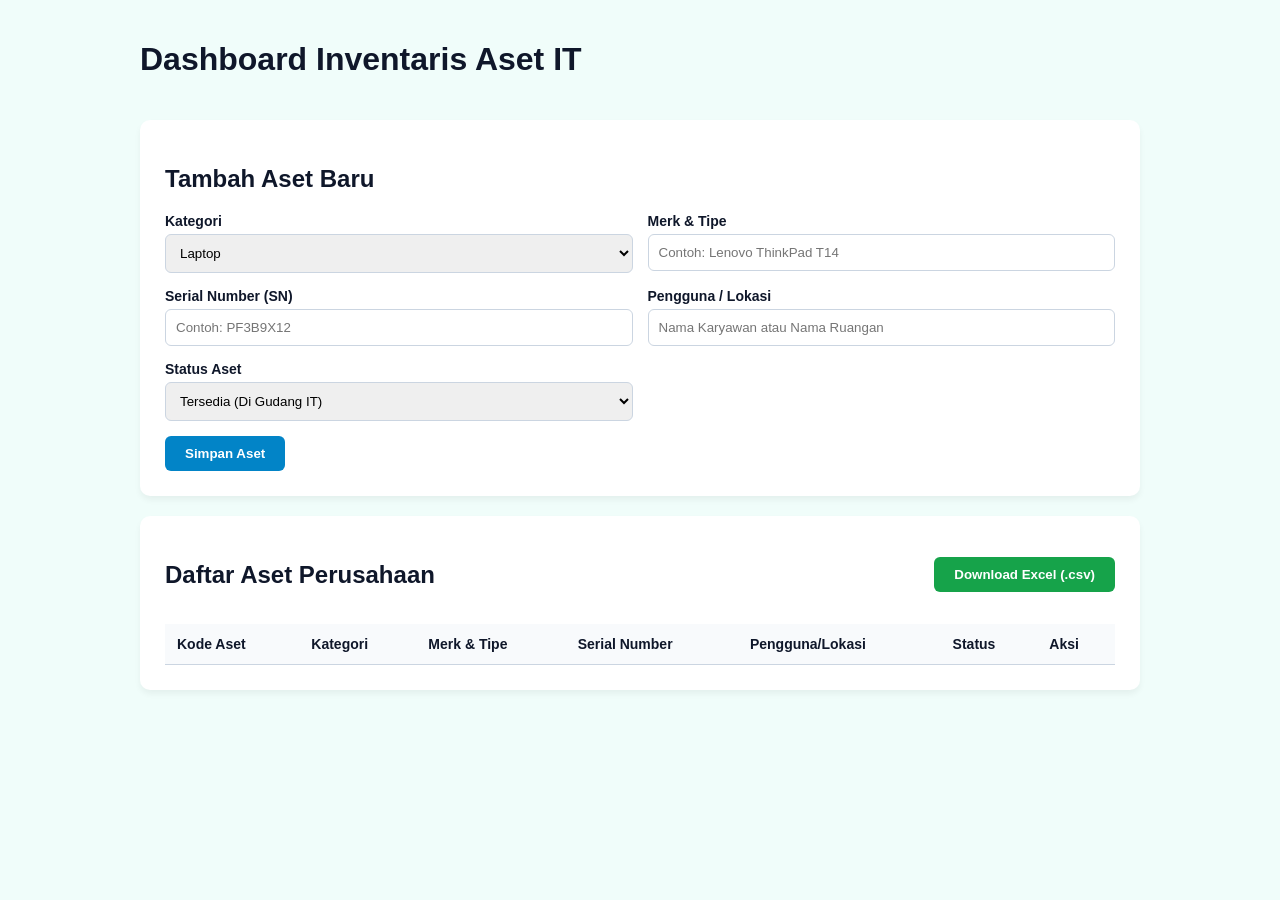
==== aset.html @ 8c92605d "Add files via upload" ====
<!DOCTYPE html>
<html lang="id">
<head>
    <meta charset="UTF-8">
    <meta name="viewport" content="width=device-width, initial-scale=1.0">
    <title>Sistem Manajemen Aset IT</title>
    <style>
        :root { --primary: #0284c7; --bg: #f0fdfa; --text: #0f172a; --card-bg: #ffffff; --border: #cbd5e1; }
        body { font-family: 'Segoe UI', Tahoma, Geneva, Verdana, sans-serif; background-color: var(--bg); color: var(--text); padding: 20px; display: flex; flex-direction: column; align-items: center; margin: 0; }
        .container { width: 100%; max-width: 1000px; }
        .header { display: flex; justify-content: space-between; align-items: center; margin-bottom: 20px; }
        .card { background-color: var(--card-bg); padding: 25px; border-radius: 10px; box-shadow: 0 4px 6px rgba(0,0,0,0.05); margin-bottom: 20px; }
        .form-grid { display: grid; grid-template-columns: 1fr 1fr; gap: 15px; }
        .form-group { display: flex; flex-direction: column; }
        label { margin-bottom: 5px; font-weight: 600; font-size: 14px; }
        input, select { padding: 10px; border: 1px solid var(--border); border-radius: 6px; box-sizing: border-box; }
        .btn-group { margin-top: 15px; display: flex; gap: 10px; }
        button { background-color: var(--primary); color: white; border: none; padding: 10px 20px; border-radius: 6px; cursor: pointer; font-weight: bold; transition: 0.3s; }
        button:hover { opacity: 0.9; }
        .btn-excel { background-color: #16a34a; }
        .btn-danger { background-color: #ef4444; padding: 6px 12px; font-size: 12px; }
        table { width: 100%; border-collapse: collapse; margin-top: 15px; background: white; font-size: 14px; }
        th, td { text-align: left; padding: 12px; border-bottom: 1px solid var(--border); }
        th { background-color: #f8fafc; font-weight: 600; }
        .badge { padding: 4px 8px; border-radius: 12px; font-size: 12px; color: white; font-weight: bold; }
        .status-tersedia { background-color: #10b981; }
        .status-digunakan { background-color: #3b82f6; }
        .status-rusak { background-color: #ef4444; }
    </style>
</head>
<body>

<div class="container">
    <div class="header">
        <h1>Dashboard Inventaris Aset IT</h1>
    </div>

    <!-- Form Input Aset -->
    <div class="card">
        <h2>Tambah Aset Baru</h2>
        <form id="assetForm">
            <div class="form-grid">
                <div class="form-group">
                    <label for="kategori">Kategori</label>
                    <select id="kategori">
                        <option value="Laptop">Laptop</option>
                        <option value="PC Desktop">PC Desktop</option>
                        <option value="Monitor">Monitor</option>
                        <option value="Printer">Printer</option>
                        <option value="Jaringan">Perangkat Jaringan (Router/Switch)</option>
                    </select>
                </div>
                <div class="form-group">
                    <label for="merk">Merk & Tipe</label>
                    <input type="text" id="merk" placeholder="Contoh: Lenovo ThinkPad T14" required>
                </div>
                <div class="form-group">
                    <label for="serial">Serial Number (SN)</label>
                    <input type="text" id="serial" placeholder="Contoh: PF3B9X12" required>
                </div>
                <div class="form-group">
                    <label for="pengguna">Pengguna / Lokasi</label>
                    <input type="text" id="pengguna" placeholder="Nama Karyawan atau Nama Ruangan" required>
                </div>
                <div class="form-group">
                    <label for="status">Status Aset</label>
                    <select id="status">
                        <option value="Tersedia">Tersedia (Di Gudang IT)</option>
                        <option value="Digunakan">Sedang Digunakan</option>
                        <option value="Rusak">Rusak / Sedang Servis</option>
                    </select>
                </div>
            </div>
            <div class="btn-group">
                <button type="submit">Simpan Aset</button>
            </div>
        </form>
    </div>

    <!-- Daftar Aset -->
    <div class="card">
        <div style="display: flex; justify-content: space-between; align-items: center;">
            <h2>Daftar Aset Perusahaan</h2>
            <button class="btn-excel" onclick="exportToExcel()">Download Excel (.csv)</button>
        </div>
        <table>
            <thead>
                <tr>
                    <th>Kode Aset</th>
                    <th>Kategori</th>
                    <th>Merk & Tipe</th>
                    <th>Serial Number</th>
                    <th>Pengguna/Lokasi</th>
                    <th>Status</th>
                    <th>Aksi</th>
                </tr>
            </thead>
            <tbody id="assetList"></tbody>
        </table>
    </div>
</div>

<script>
    // Fitur canggih: Mengambil data dari penyimpanan browser (Local Storage)
    let assets = JSON.parse(localStorage.getItem('it_assets')) || [];

    // Fungsi menyimpan ke Local Storage
    function saveToLocalStorage() {
        localStorage.setItem('it_assets', JSON.stringify(assets));
    }

    // Fungsi Tambah Aset
    document.getElementById('assetForm').addEventListener('submit', function(e) {
        e.preventDefault();
        
        const newAsset = {
            id: `AST-${Date.now().toString().slice(-5)}`, // Bikin kode aset otomatis
            kategori: document.getElementById('kategori').value,
            merk: document.getElementById('merk').value,
            serial: document.getElementById('serial').value,
            pengguna: document.getElementById('pengguna').value,
            status: document.getElementById('status').value
        };

        assets.unshift(newAsset); // Tambah ke urutan atas
        saveToLocalStorage();     // Simpan ke memory browser
        renderTable();            // Tampilkan di tabel
        this.reset();             // Kosongkan form
    });

    // Fungsi Hapus Aset
    window.hapusAset = function(index) {
        if(confirm('Apakah Anda yakin ingin menghapus data aset ini?')) {
            assets.splice(index, 1);
            saveToLocalStorage();
            renderTable();
        }
    };

    // Fungsi Menampilkan Data ke Tabel
    function renderTable() {
        const list = document.getElementById('assetList');
        list.innerHTML = assets.map((a, index) => {
            const statusClass = `status-${a.status.split(' ')[0].toLowerCase()}`; // Ambil kata pertama untuk class warna
            return `
                <tr>
                    <td><strong>${a.id}</strong></td>
                    <td>${a.kategori}</td>
                    <td>${a.merk}</td>
                    <td>${a.serial}</td>
                    <td>${a.pengguna}</td>
                    <td><span class="badge ${statusClass}">${a.status}</span></td>
                    <td><button class="btn-danger" onclick="hapusAset(${index})">Hapus</button></td>
                </tr>
            `;
        }).join('');
    }

    // Fungsi Export ke Excel
    window.exportToExcel = function() {
        if (assets.length === 0) {
            alert("Belum ada data aset untuk diexport!");
            return;
        }

        let csvContent = "Kode Aset,Kategori,Merk & Tipe,Serial Number,Pengguna/Lokasi,Status\n";
        
        assets.forEach(a => {
            // Menghindari error jika ada tanda koma pada input teks
            let merk = `"${a.merk}"`;
            let pengguna = `"${a.pengguna}"`;
            csvContent += `${a.id},${a.kategori},${merk},${a.serial},${pengguna},${a.status}\n`;
        });

        const blob = new Blob([csvContent], { type: 'text/csv;charset=utf-8;' });
        const url = URL.createObjectURL(blob);
        const link = document.createElement("a");
        link.setAttribute("href", url);
        link.setAttribute("download", "laporan_aset_it.csv");
        document.body.appendChild(link);
        link.click();
        document.body.removeChild(link);
    };

    // Tampilkan data saat halaman pertama kali dibuka
    renderTable();
</script>

</body>
</html>
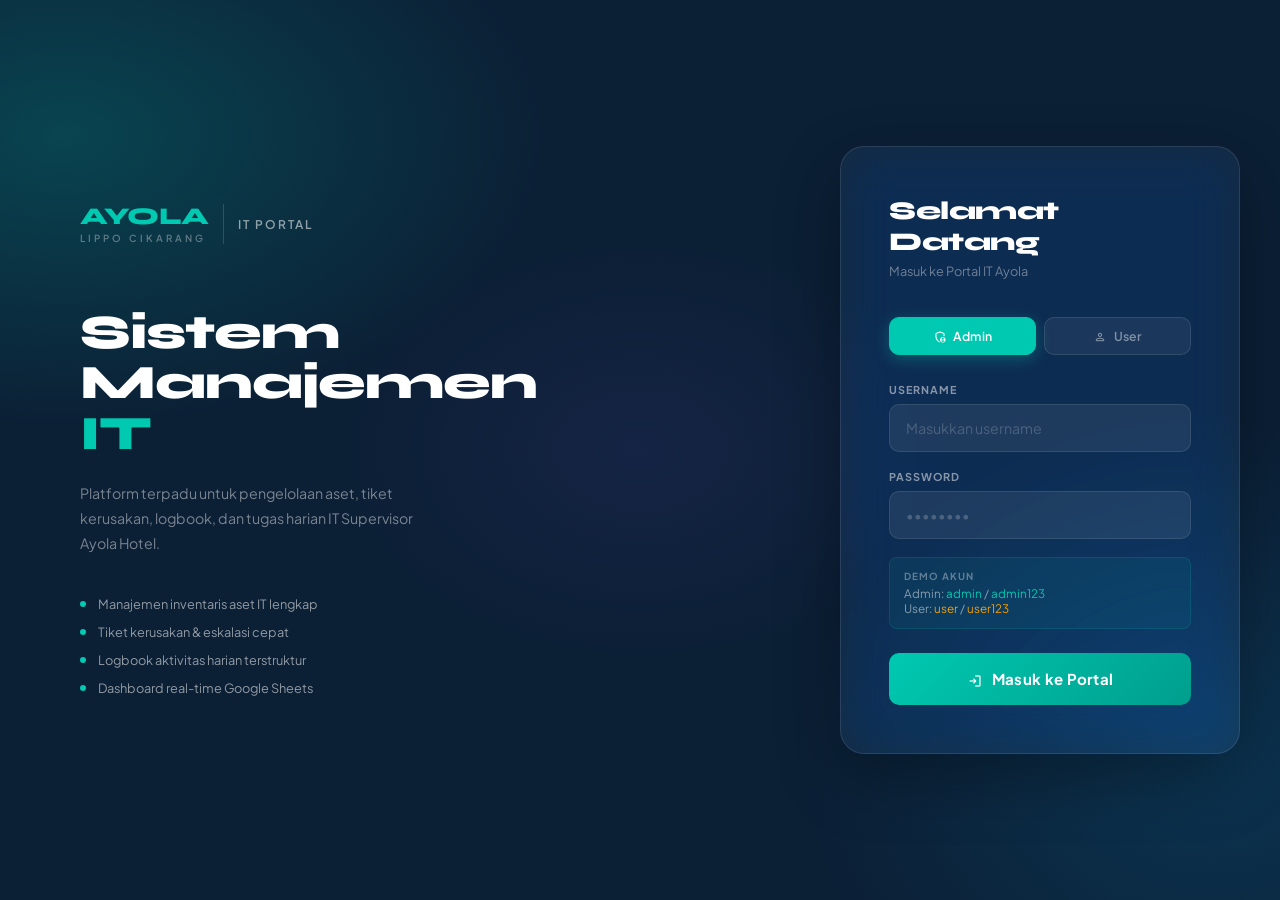
==== commit fd4917f2: "Add files via upload" ====
--- a/aset.html
+++ b/aset.html
@@ -1,190 +1,383 @@
-<!DOCTYPE html>
-<html lang="id">
-<head>
-    <meta charset="UTF-8">
-    <meta name="viewport" content="width=device-width, initial-scale=1.0">
-    <title>Sistem Manajemen Aset IT</title>
-    <style>
-        :root { --primary: #0284c7; --bg: #f0fdfa; --text: #0f172a; --card-bg: #ffffff; --border: #cbd5e1; }
-        body { font-family: 'Segoe UI', Tahoma, Geneva, Verdana, sans-serif; background-color: var(--bg); color: var(--text); padding: 20px; display: flex; flex-direction: column; align-items: center; margin: 0; }
-        .container { width: 100%; max-width: 1000px; }
-        .header { display: flex; justify-content: space-between; align-items: center; margin-bottom: 20px; }
-        .card { background-color: var(--card-bg); padding: 25px; border-radius: 10px; box-shadow: 0 4px 6px rgba(0,0,0,0.05); margin-bottom: 20px; }
-        .form-grid { display: grid; grid-template-columns: 1fr 1fr; gap: 15px; }
-        .form-group { display: flex; flex-direction: column; }
-        label { margin-bottom: 5px; font-weight: 600; font-size: 14px; }
-        input, select { padding: 10px; border: 1px solid var(--border); border-radius: 6px; box-sizing: border-box; }
-        .btn-group { margin-top: 15px; display: flex; gap: 10px; }
-        button { background-color: var(--primary); color: white; border: none; padding: 10px 20px; border-radius: 6px; cursor: pointer; font-weight: bold; transition: 0.3s; }
-        button:hover { opacity: 0.9; }
-        .btn-excel { background-color: #16a34a; }
-        .btn-danger { background-color: #ef4444; padding: 6px 12px; font-size: 12px; }
-        table { width: 100%; border-collapse: collapse; margin-top: 15px; background: white; font-size: 14px; }
-        th, td { text-align: left; padding: 12px; border-bottom: 1px solid var(--border); }
-        th { background-color: #f8fafc; font-weight: 600; }
-        .badge { padding: 4px 8px; border-radius: 12px; font-size: 12px; color: white; font-weight: bold; }
-        .status-tersedia { background-color: #10b981; }
-        .status-digunakan { background-color: #3b82f6; }
-        .status-rusak { background-color: #ef4444; }
-    </style>
-</head>
-<body>
-
-<div class="container">
-    <div class="header">
-        <h1>Dashboard Inventaris Aset IT</h1>
-    </div>
-
-    <!-- Form Input Aset -->
-    <div class="card">
-        <h2>Tambah Aset Baru</h2>
-        <form id="assetForm">
-            <div class="form-grid">
-                <div class="form-group">
-                    <label for="kategori">Kategori</label>
-                    <select id="kategori">
-                        <option value="Laptop">Laptop</option>
-                        <option value="PC Desktop">PC Desktop</option>
-                        <option value="Monitor">Monitor</option>
-                        <option value="Printer">Printer</option>
-                        <option value="Jaringan">Perangkat Jaringan (Router/Switch)</option>
-                    </select>
-                </div>
-                <div class="form-group">
-                    <label for="merk">Merk & Tipe</label>
-                    <input type="text" id="merk" placeholder="Contoh: Lenovo ThinkPad T14" required>
-                </div>
-                <div class="form-group">
-                    <label for="serial">Serial Number (SN)</label>
-                    <input type="text" id="serial" placeholder="Contoh: PF3B9X12" required>
-                </div>
-                <div class="form-group">
-                    <label for="pengguna">Pengguna / Lokasi</label>
-                    <input type="text" id="pengguna" placeholder="Nama Karyawan atau Nama Ruangan" required>
-                </div>
-                <div class="form-group">
-                    <label for="status">Status Aset</label>
-                    <select id="status">
-                        <option value="Tersedia">Tersedia (Di Gudang IT)</option>
-                        <option value="Digunakan">Sedang Digunakan</option>
-                        <option value="Rusak">Rusak / Sedang Servis</option>
-                    </select>
-                </div>
-            </div>
-            <div class="btn-group">
-                <button type="submit">Simpan Aset</button>
-            </div>
-        </form>
-    </div>
-
-    <!-- Daftar Aset -->
-    <div class="card">
-        <div style="display: flex; justify-content: space-between; align-items: center;">
-            <h2>Daftar Aset Perusahaan</h2>
-            <button class="btn-excel" onclick="exportToExcel()">Download Excel (.csv)</button>
-        </div>
-        <table>
-            <thead>
-                <tr>
-                    <th>Kode Aset</th>
-                    <th>Kategori</th>
-                    <th>Merk & Tipe</th>
-                    <th>Serial Number</th>
-                    <th>Pengguna/Lokasi</th>
-                    <th>Status</th>
-                    <th>Aksi</th>
-                </tr>
-            </thead>
-            <tbody id="assetList"></tbody>
-        </table>
-    </div>
-</div>
-
-<script>
-    // Fitur canggih: Mengambil data dari penyimpanan browser (Local Storage)
-    let assets = JSON.parse(localStorage.getItem('it_assets')) || [];
-
-    // Fungsi menyimpan ke Local Storage
-    function saveToLocalStorage() {
-        localStorage.setItem('it_assets', JSON.stringify(assets));
-    }
-
-    // Fungsi Tambah Aset
-    document.getElementById('assetForm').addEventListener('submit', function(e) {
-        e.preventDefault();
-        
-        const newAsset = {
-            id: `AST-${Date.now().toString().slice(-5)}`, // Bikin kode aset otomatis
-            kategori: document.getElementById('kategori').value,
-            merk: document.getElementById('merk').value,
-            serial: document.getElementById('serial').value,
-            pengguna: document.getElementById('pengguna').value,
-            status: document.getElementById('status').value
-        };
-
-        assets.unshift(newAsset); // Tambah ke urutan atas
-        saveToLocalStorage();     // Simpan ke memory browser
-        renderTable();            // Tampilkan di tabel
-        this.reset();             // Kosongkan form
-    });
-
-    // Fungsi Hapus Aset
-    window.hapusAset = function(index) {
-        if(confirm('Apakah Anda yakin ingin menghapus data aset ini?')) {
-            assets.splice(index, 1);
-            saveToLocalStorage();
-            renderTable();
-        }
-    };
-
-    // Fungsi Menampilkan Data ke Tabel
-    function renderTable() {
-        const list = document.getElementById('assetList');
-        list.innerHTML = assets.map((a, index) => {
-            const statusClass = `status-${a.status.split(' ')[0].toLowerCase()}`; // Ambil kata pertama untuk class warna
-            return `
-                <tr>
-                    <td><strong>${a.id}</strong></td>
-                    <td>${a.kategori}</td>
-                    <td>${a.merk}</td>
-                    <td>${a.serial}</td>
-                    <td>${a.pengguna}</td>
-                    <td><span class="badge ${statusClass}">${a.status}</span></td>
-                    <td><button class="btn-danger" onclick="hapusAset(${index})">Hapus</button></td>
-                </tr>
-            `;
-        }).join('');
-    }
-
-    // Fungsi Export ke Excel
-    window.exportToExcel = function() {
-        if (assets.length === 0) {
-            alert("Belum ada data aset untuk diexport!");
-            return;
-        }
-
-        let csvContent = "Kode Aset,Kategori,Merk & Tipe,Serial Number,Pengguna/Lokasi,Status\n";
-        
-        assets.forEach(a => {
-            // Menghindari error jika ada tanda koma pada input teks
-            let merk = `"${a.merk}"`;
-            let pengguna = `"${a.pengguna}"`;
-            csvContent += `${a.id},${a.kategori},${merk},${a.serial},${pengguna},${a.status}\n`;
-        });
-
-        const blob = new Blob([csvContent], { type: 'text/csv;charset=utf-8;' });
-        const url = URL.createObjectURL(blob);
-        const link = document.createElement("a");
-        link.setAttribute("href", url);
-        link.setAttribute("download", "laporan_aset_it.csv");
-        document.body.appendChild(link);
-        link.click();
-        document.body.removeChild(link);
-    };
-
-    // Tampilkan data saat halaman pertama kali dibuka
-    renderTable();
-</script>
-
-</body>
-</html>+<!DOCTYPE html>
+<html lang="id">
+<head>
+<meta charset="UTF-8">
+<meta name="viewport" content="width=device-width, initial-scale=1.0">
+<title>Ayola IT Portal – Manajemen Aset</title>
+<link href="https://fonts.googleapis.com/css2?family=Plus+Jakarta+Sans:wght@300;400;500;600;700;800&family=Syne:wght@700;800;900&display=swap" rel="stylesheet">
+<link href="https://fonts.googleapis.com/css2?family=Material+Symbols+Rounded:opsz,wght,FILL,GRAD@20,400,1,0" rel="stylesheet">
+<link rel="stylesheet" href="shared.css">
+</head>
+<body>
+<div id="appPage">
+  <div class="sidebar" id="sidebar"></div>
+
+  <div class="main">
+    <div class="page">
+      <div class="page-header">
+        <h1>Manajemen Aset IT</h1>
+        <p>Kelola inventaris perangkat keras dan lunak perusahaan</p>
+      </div>
+
+      <!-- Stats mini -->
+      <div class="stats-grid" style="grid-template-columns:repeat(4,1fr)" id="asetStats">
+        <div class="stat-card"><div class="stat-icon teal"><span class="material-symbols-rounded">devices</span></div><div><div class="stat-num" id="s-total">0</div><div class="stat-label">Total Aset</div></div></div>
+        <div class="stat-card"><div class="stat-icon green"><span class="material-symbols-rounded">check_circle</span></div><div><div class="stat-num" id="s-ok">0</div><div class="stat-label">Tersedia</div></div></div>
+        <div class="stat-card"><div class="stat-icon amber"><span class="material-symbols-rounded">person</span></div><div><div class="stat-num" id="s-used">0</div><div class="stat-label">Dipakai</div></div></div>
+        <div class="stat-card"><div class="stat-icon red"><span class="material-symbols-rounded">build</span></div><div><div class="stat-num" id="s-repair">0</div><div class="stat-label">Servis</div></div></div>
+      </div>
+
+      <div class="card">
+        <div class="action-bar">
+          <div class="search-box">
+            <span class="material-symbols-rounded">search</span>
+            <input type="text" id="searchAsset" placeholder="Cari aset..." oninput="filterAssets()">
+          </div>
+          <div style="display:flex;gap:10px;align-items:center">
+            <select id="filterKat" onchange="filterAssets()" style="padding:10px 14px;border:1.5px solid var(--border);border-radius:10px;font-family:inherit;font-size:0.85rem;outline:none;cursor:pointer">
+              <option value="">Semua Kategori</option>
+              <option>Laptop</option>
+              <option>PC Desktop</option>
+              <option>Monitor</option>
+              <option>Printer</option>
+              <option>Network Device</option>
+              <option>Server</option>
+              <option>Aksesoris</option>
+            </select>
+            <button class="btn btn-primary" id="btnTambah" onclick="openModal()">
+              <span class="material-symbols-rounded" style="font-size:16px">add</span> Tambah Aset
+            </button>
+          </div>
+        </div>
+
+        <div class="table-wrap">
+          <table>
+            <thead>
+              <tr>
+                <th>Foto</th>
+                <th>ID Aset</th>
+                <th>Nama & Merk</th>
+                <th>Kategori</th>
+                <th>Serial / SN</th>
+                <th>Status</th>
+                <th>Pengguna / Lokasi</th>
+                <th id="colAksi">Aksi</th>
+              </tr>
+            </thead>
+            <tbody id="assetTableBody">
+              <tr><td colspan="8" style="text-align:center;padding:40px;color:var(--muted)">
+                <span class="material-symbols-rounded" style="display:block;font-size:36px;margin-bottom:8px;opacity:0.4">inventory_2</span>
+                Memuat data...</td></tr>
+            </tbody>
+          </table>
+        </div>
+      </div>
+    </div>
+  </div>
+</div>
+
+<!-- MODAL FORM -->
+<div class="modal-overlay" id="assetModal">
+  <div class="modal-box">
+    <div class="modal-header">
+      <h3 id="modalTitle">Tambah Aset Baru</h3>
+      <button class="modal-close" onclick="closeModal()">
+        <span class="material-symbols-rounded">close</span>
+      </button>
+    </div>
+    <form id="assetForm" onsubmit="handleFormSubmit(event)">
+      <input type="hidden" id="assetId">
+
+      <div class="form-grid">
+        <div class="form-group">
+          <label>ID / Kode Aset</label>
+          <input type="text" id="assetKode" placeholder="Contoh: AST-001" required>
+        </div>
+        <div class="form-group">
+          <label>Nama & Merk</label>
+          <input type="text" id="assetName" required placeholder="Contoh: Lenovo ThinkPad T14">
+        </div>
+        <div class="form-group">
+          <label>Kategori</label>
+          <select id="assetCategory" required>
+            <option value="">Pilih Kategori</option>
+            <option>Laptop</option>
+            <option>PC Desktop</option>
+            <option>Monitor</option>
+            <option>Printer</option>
+            <option>Network Device</option>
+            <option>Server</option>
+            <option>Aksesoris</option>
+          </select>
+        </div>
+        <div class="form-group">
+          <label>Serial Number</label>
+          <input type="text" id="assetSN" placeholder="SN / S/N Perangkat">
+        </div>
+        <div class="form-group">
+          <label>Status Kondisi</label>
+          <select id="assetStatus" required>
+            <option value="Tersedia">Tersedia</option>
+            <option value="Dipakai">Dipakai</option>
+            <option value="Rusak/Servis">Rusak/Servis</option>
+          </select>
+        </div>
+        <div class="form-group">
+          <label>Pengguna / Lokasi</label>
+          <input type="text" id="assetLocation" required placeholder="Nama karyawan / ruangan">
+        </div>
+      </div>
+
+      <!-- Photo Upload -->
+      <div class="form-group" style="margin-top:4px">
+        <label>Foto Aset</label>
+        <div class="upload-area" id="uploadArea" onclick="document.getElementById('assetPhoto').click()">
+          <span class="material-symbols-rounded" id="uploadIcon">add_photo_alternate</span>
+          <p id="uploadText">Klik untuk upload foto aset</p>
+          <p style="font-size:0.72rem;opacity:0.6;margin-top:2px">JPG / PNG · Maks. 1 MB</p>
+          <img id="photoPreview" class="upload-preview" style="display:none;margin:8px auto 0">
+        </div>
+        <input type="file" id="assetPhoto" accept="image/*" style="display:none">
+        <input type="hidden" id="photoBase64">
+      </div>
+
+      <div style="display:flex;justify-content:flex-end;gap:10px;margin-top:28px">
+        <button type="button" class="btn btn-secondary" onclick="closeModal()">Batal</button>
+        <button type="submit" class="btn btn-primary" id="btnSubmit">
+          <span class="material-symbols-rounded" style="font-size:16px">save</span> Simpan
+        </button>
+      </div>
+    </form>
+  </div>
+</div>
+
+<div id="toast"></div>
+<script src="sidebar-builder.js"></script>
+<script>
+const SHEETDB_API_URL = 'https://sheetdb.io/api/v1/9z6fip68xxtcl';
+let allAssets = [];
+
+// Photo upload handler
+document.getElementById('assetPhoto').addEventListener('change', function(e) {
+  const file = e.target.files[0];
+  if (!file) return;
+  if (file.size > 1024 * 1024) {
+    showToast('Ukuran foto terlalu besar! Maks. 1MB.', 'err'); this.value = ''; return;
+  }
+  const reader = new FileReader();
+  reader.onload = function(ev) {
+    document.getElementById('photoBase64').value = ev.target.result;
+    document.getElementById('photoPreview').src = ev.target.result;
+    document.getElementById('photoPreview').style.display = 'block';
+    document.getElementById('uploadIcon').style.display = 'none';
+    document.getElementById('uploadText').textContent = file.name;
+    document.getElementById('uploadArea').classList.add('has-file');
+  };
+  reader.readAsDataURL(file);
+});
+
+// Drag & drop
+const uploadArea = document.getElementById('uploadArea');
+uploadArea.addEventListener('dragover', e => { e.preventDefault(); uploadArea.style.borderColor='var(--teal)'; });
+uploadArea.addEventListener('dragleave', () => uploadArea.style.borderColor='');
+uploadArea.addEventListener('drop', e => {
+  e.preventDefault(); uploadArea.style.borderColor='';
+  const file = e.dataTransfer.files[0];
+  if (file && file.type.startsWith('image/')) {
+    const dt = new DataTransfer(); dt.items.add(file);
+    document.getElementById('assetPhoto').files = dt.files;
+    document.getElementById('assetPhoto').dispatchEvent(new Event('change'));
+  }
+});
+
+async function fetchAssets() {
+  try {
+    const r = await fetch(SHEETDB_API_URL);
+    const data = await r.json();
+    allAssets = Array.isArray(data) ? data : [];
+  } catch(e) {
+    allAssets = JSON.parse(localStorage.getItem('ayola_assets') || '[]');
+  }
+  localStorage.setItem('ayola_assets', JSON.stringify(allAssets));
+  updateStats();
+  renderTable(allAssets);
+}
+
+function updateStats() {
+  document.getElementById('s-total').textContent  = allAssets.length;
+  document.getElementById('s-ok').textContent     = allAssets.filter(a=>a.status==='Tersedia').length;
+  document.getElementById('s-used').textContent   = allAssets.filter(a=>a.status==='Dipakai').length;
+  document.getElementById('s-repair').textContent = allAssets.filter(a=>a.status==='Rusak/Servis').length;
+}
+
+function filterAssets() {
+  const q   = document.getElementById('searchAsset').value.toLowerCase();
+  const kat = document.getElementById('filterKat').value;
+  const filtered = allAssets.filter(a => {
+    const matchQ   = !q   || (a.nama_aset||'').toLowerCase().includes(q) || (a.lokasi||'').toLowerCase().includes(q) || (a.kode_aset||'').toLowerCase().includes(q);
+    const matchKat = !kat || a.kategori === kat;
+    return matchQ && matchKat;
+  });
+  renderTable(filtered);
+}
+
+function renderTable(data) {
+  const tbody = document.getElementById('assetTableBody');
+  const admin = isAdmin();
+
+  if (!data || !data.length) {
+    tbody.innerHTML = `<tr><td colspan="8" style="text-align:center;padding:40px;color:var(--muted)">
+      <span class="material-symbols-rounded" style="display:block;font-size:36px;margin-bottom:8px;opacity:0.4">search_off</span>
+      Tidak ada data aset.</td></tr>`;
+    return;
+  }
+
+  tbody.innerHTML = data.map((row, i) => {
+    const imgHtml = (row.foto && row.foto !== '')
+      ? `<img src="${row.foto}" class="asset-photo" onerror="this.style.display='none'">`
+      : `<div class="no-photo"><span class="material-symbols-rounded">image_not_supported</span></div>`;
+
+    let statusBadge = 'badge-green', statusLabel = row.status || 'Tersedia';
+    if (row.status === 'Rusak/Servis') statusBadge = 'badge-red';
+    if (row.status === 'Dipakai')      statusBadge = 'badge-amber';
+
+    const aksi = admin ? `
+      <button class="btn btn-sm btn-secondary" style="margin-right:4px" onclick="editAsset(${i})" title="Edit">
+        <span class="material-symbols-rounded" style="font-size:14px">edit</span>
+      </button>
+      <button class="btn btn-sm btn-danger-sm" onclick="deleteAsset('${row.nama_aset || row.kode_aset}')" title="Hapus">
+        <span class="material-symbols-rounded" style="font-size:14px">delete</span>
+      </button>`
+    : `<span style="font-size:0.76rem;color:var(--muted)">—</span>`;
+
+    return `<tr>
+      <td>${imgHtml}</td>
+      <td><code style="font-size:0.75rem;background:#f1f5f8;padding:3px 7px;border-radius:5px">${row.kode_aset || '–'}</code></td>
+      <td><strong style="font-size:0.875rem">${row.nama_aset || '–'}</strong></td>
+      <td><span class="badge badge-teal">${row.kategori || '–'}</span></td>
+      <td style="color:var(--muted);font-size:0.8rem">${row.serial || row.sn || '–'}</td>
+      <td><span class="badge ${statusBadge}">${statusLabel}</span></td>
+      <td style="font-size:0.855rem">${row.lokasi || '–'}</td>
+      <td>${aksi}</td>
+    </tr>`;
+  }).join('');
+}
+
+async function handleFormSubmit(e) {
+  e.preventDefault();
+  const btn = document.getElementById('btnSubmit');
+  btn.innerHTML = '<span class="material-symbols-rounded" style="font-size:15px;animation:spin 1s linear infinite">refresh</span> Menyimpan...';
+  btn.disabled = true;
+
+  const isEdit   = document.getElementById('assetId').value !== '';
+  const payload  = {
+    data: {
+      kode_aset: document.getElementById('assetKode').value,
+      nama_aset: document.getElementById('assetName').value,
+      kategori:  document.getElementById('assetCategory').value,
+      serial:    document.getElementById('assetSN').value,
+      status:    document.getElementById('assetStatus').value,
+      lokasi:    document.getElementById('assetLocation').value,
+      foto:      document.getElementById('photoBase64').value
+    }
+  };
+
+  try {
+    let response;
+    if (isEdit) {
+      const original = document.getElementById('assetId').value;
+      response = await fetch(`${SHEETDB_API_URL}/nama_aset/${encodeURIComponent(original)}`, {
+        method: 'PATCH', headers: { 'Content-Type': 'application/json' },
+        body: JSON.stringify(payload)
+      });
+    } else {
+      response = await fetch(SHEETDB_API_URL, {
+        method: 'POST', headers: { 'Content-Type': 'application/json' },
+        body: JSON.stringify(payload)
+      });
+    }
+
+    // Optimistic update localStorage too
+    if (isEdit) {
+      const idx = allAssets.findIndex(a => a.nama_aset === document.getElementById('assetId').value);
+      if (idx !== -1) allAssets[idx] = { ...allAssets[idx], ...payload.data };
+    } else {
+      allAssets.unshift(payload.data);
+    }
+    localStorage.setItem('ayola_assets', JSON.stringify(allAssets));
+
+    showToast(isEdit ? 'Aset berhasil diupdate!' : 'Aset berhasil ditambahkan!', 'ok');
+    closeModal();
+    await fetchAssets();
+  } catch(err) {
+    showToast('Gagal menyimpan. Cek koneksi.', 'err');
+  } finally {
+    btn.innerHTML = '<span class="material-symbols-rounded" style="font-size:16px">save</span> Simpan';
+    btn.disabled = false;
+  }
+}
+
+function editAsset(idx) {
+  const row = allAssets[idx];
+  openModal();
+  document.getElementById('modalTitle').textContent = 'Edit Data Aset';
+  document.getElementById('assetId').value         = row.nama_aset || '';
+  document.getElementById('assetKode').value       = row.kode_aset || '';
+  document.getElementById('assetName').value       = row.nama_aset || '';
+  document.getElementById('assetCategory').value   = row.kategori  || '';
+  document.getElementById('assetSN').value         = row.serial    || row.sn || '';
+  document.getElementById('assetStatus').value     = row.status    || 'Tersedia';
+  document.getElementById('assetLocation').value   = row.lokasi    || '';
+  document.getElementById('photoBase64').value     = row.foto      || '';
+  if (row.foto) {
+    document.getElementById('photoPreview').src     = row.foto;
+    document.getElementById('photoPreview').style.display = 'block';
+    document.getElementById('uploadIcon').style.display   = 'none';
+    document.getElementById('uploadText').textContent     = 'Foto tersimpan';
+    document.getElementById('uploadArea').classList.add('has-file');
+  }
+}
+
+async function deleteAsset(nama) {
+  if (!confirm(`Hapus aset "${nama}"?`)) return;
+  try {
+    await fetch(`${SHEETDB_API_URL}/nama_aset/${encodeURIComponent(nama)}`, { method: 'DELETE' });
+    allAssets = allAssets.filter(a => a.nama_aset !== nama);
+    localStorage.setItem('ayola_assets', JSON.stringify(allAssets));
+    showToast('Aset dihapus.', 'ok');
+    updateStats();
+    renderTable(allAssets);
+  } catch(e) { showToast('Gagal menghapus.', 'err'); }
+}
+
+function openModal() {
+  document.getElementById('assetModal').classList.add('active');
+  document.getElementById('modalTitle').textContent = 'Tambah Aset Baru';
+}
+function closeModal() {
+  document.getElementById('assetModal').classList.remove('active');
+  document.getElementById('assetForm').reset();
+  document.getElementById('assetId').value       = '';
+  document.getElementById('photoBase64').value   = '';
+  document.getElementById('photoPreview').style.display = 'none';
+  document.getElementById('uploadIcon').style.display   = '';
+  document.getElementById('uploadText').textContent     = 'Klik untuk upload foto aset';
+  document.getElementById('uploadArea').classList.remove('has-file');
+}
+
+window.onload = () => {
+  if (!authGuard()) return;
+  buildSidebar('aset');
+  // Hide aksi column for non-admin
+  if (!isAdmin()) {
+    document.getElementById('btnTambah').style.display = 'none';
+    document.getElementById('colAksi').style.display   = 'none';
+  }
+  fetchAssets();
+};
+</script>
+<style>
+@keyframes spin { to { transform:rotate(360deg); } }
+</style>
+</body>
+</html>
--- a/shared.css
+++ b/shared.css
@@ -0,0 +1,650 @@
+/* ═══════════════════════════════════════
+   AYOLA IT PORTAL — shared.css v2
+   ═══════════════════════════════════════ */
+@import url('https://fonts.googleapis.com/css2?family=Plus+Jakarta+Sans:wght@300;400;500;600;700;800&family=Syne:wght@700;800;900&display=swap');
+
+*, *::before, *::after { box-sizing: border-box; margin: 0; padding: 0; }
+
+:root {
+  --teal:        #00c9b1;
+  --teal-dark:   #009e8d;
+  --teal-dim:    #007a6e;
+  --teal-light:  #e0faf7;
+  --teal-glow:   rgba(0,201,177,0.18);
+  --navy:        #0b1f35;
+  --navy2:       #0f2849;
+  --navy3:       #1a3a52;
+  --ink:         #182635;
+  --muted:       #5e7a8a;
+  --border:      #d6e8ed;
+  --bg:          #eef4f7;
+  --white:       #ffffff;
+  --red:         #e84057;
+  --amber:       #f59f00;
+  --sky:         #0ea5e9;
+  --purple:      #8b5cf6;
+  --green:       #10b981;
+  --sidebar-w:   268px;
+  --radius:      16px;
+  --radius-sm:   10px;
+  --shadow:      0 4px 24px rgba(0,0,0,0.06);
+  --shadow-md:   0 8px 40px rgba(0,0,0,0.12);
+}
+
+html { font-size: 15px; }
+body {
+  font-family: 'Plus Jakarta Sans', sans-serif;
+  background: var(--bg);
+  color: var(--ink);
+  min-height: 100vh;
+}
+
+/* ══════════════════════════
+   LOGIN PAGE
+══════════════════════════ */
+#loginPage {
+  display: flex;
+  min-height: 100vh;
+  background: var(--navy);
+  overflow: hidden;
+  position: relative;
+}
+#loginPage::before {
+  content: '';
+  position: absolute; inset: 0;
+  background:
+    radial-gradient(ellipse 70% 60% at 5% 15%, rgba(0,201,177,0.22) 0%, transparent 55%),
+    radial-gradient(ellipse 60% 70% at 95% 85%, rgba(14,165,233,0.15) 0%, transparent 55%),
+    radial-gradient(ellipse 40% 40% at 50% 50%, rgba(139,92,246,0.08) 0%, transparent 60%);
+  animation: glow 10s ease-in-out infinite alternate;
+}
+@keyframes glow {
+  from { opacity:.7; transform:scale(1); }
+  to   { opacity:1;  transform:scale(1.04); }
+}
+
+.login-left {
+  flex: 1;
+  display: flex; flex-direction: column; justify-content: center;
+  padding: 64px 80px;
+  position: relative; z-index: 1;
+}
+.brand-mark {
+  display: flex; align-items: center; gap: 14px;
+  margin-bottom: 64px;
+}
+.brand-logo-text {
+  font-family: 'Syne', sans-serif;
+  font-size: 1.6rem; font-weight: 900;
+  color: var(--teal);
+  letter-spacing: -0.5px;
+  line-height: 1;
+}
+.brand-logo-sub {
+  font-size: 0.65rem; font-weight: 600;
+  color: rgba(255,255,255,0.35);
+  letter-spacing: 3px;
+  text-transform: uppercase;
+  margin-top: 3px;
+}
+.brand-divider {
+  width: 1px; height: 40px;
+  background: rgba(255,255,255,0.15);
+}
+.brand-portal {
+  color: rgba(255,255,255,0.55);
+  font-size: 0.8rem; font-weight: 600;
+  letter-spacing: 2px; text-transform: uppercase;
+}
+
+.login-left h1 {
+  font-family: 'Syne', sans-serif;
+  font-size: 3.2rem; font-weight: 900;
+  color: white; line-height: 1.05;
+  margin-bottom: 22px;
+  letter-spacing: -1px;
+}
+.login-left h1 em {
+  color: var(--teal); font-style: normal;
+  display: block;
+}
+.login-left p {
+  color: rgba(255,255,255,0.45);
+  font-size: 0.95rem; line-height: 1.75;
+  max-width: 370px;
+}
+.login-features {
+  display: flex; flex-direction: column; gap: 12px;
+  margin-top: 40px;
+}
+.login-feat {
+  display: flex; align-items: center; gap: 12px;
+  color: rgba(255,255,255,0.55); font-size: 0.85rem;
+}
+.login-feat .dot {
+  width: 6px; height: 6px;
+  background: var(--teal); border-radius: 50%; flex-shrink: 0;
+}
+
+.login-right {
+  width: 480px;
+  display: flex; align-items: center; justify-content: center;
+  padding: 40px;
+  position: relative; z-index: 1;
+}
+.login-card {
+  background: rgba(255,255,255,0.05);
+  backdrop-filter: blur(24px) saturate(180%);
+  border: 1px solid rgba(255,255,255,0.1);
+  border-radius: 24px;
+  padding: 48px;
+  width: 100%;
+  box-shadow: 0 24px 64px rgba(0,0,0,0.3);
+}
+.login-card h2 {
+  font-family: 'Syne', sans-serif;
+  color: white; font-size: 1.7rem; font-weight: 800;
+  letter-spacing: -0.5px; margin-bottom: 6px;
+}
+.login-card .subtitle {
+  color: rgba(255,255,255,0.4);
+  font-size: 0.85rem; margin-bottom: 38px;
+}
+.role-tabs {
+  display: flex; gap: 8px; margin-bottom: 28px;
+}
+.role-tab {
+  flex: 1; padding: 10px;
+  background: rgba(255,255,255,0.06);
+  border: 1.5px solid rgba(255,255,255,0.1);
+  border-radius: 10px;
+  color: rgba(255,255,255,0.45);
+  font-family: inherit; font-size: 0.82rem; font-weight: 600;
+  cursor: pointer; transition: all 0.2s;
+  letter-spacing: 0.3px;
+}
+.role-tab.active {
+  background: var(--teal);
+  border-color: var(--teal);
+  color: white;
+  box-shadow: 0 4px 16px rgba(0,201,177,0.3);
+}
+.field { margin-bottom: 18px; }
+.field label {
+  display: block;
+  color: rgba(255,255,255,0.5);
+  font-size: 0.72rem; font-weight: 700;
+  letter-spacing: 1px; text-transform: uppercase;
+  margin-bottom: 8px;
+}
+.field input {
+  width: 100%; padding: 14px 16px;
+  background: rgba(255,255,255,0.07);
+  border: 1.5px solid rgba(255,255,255,0.1);
+  border-radius: var(--radius-sm);
+  color: white; font-family: inherit; font-size: 0.95rem;
+  transition: all 0.2s;
+}
+.field input::placeholder { color: rgba(255,255,255,0.2); }
+.field input:focus {
+  outline: none;
+  border-color: var(--teal);
+  background: rgba(0,201,177,0.07);
+  box-shadow: 0 0 0 3px rgba(0,201,177,0.15);
+}
+.login-btn {
+  width: 100%; padding: 16px;
+  background: linear-gradient(135deg, var(--teal) 0%, var(--teal-dark) 100%);
+  color: white; border: none; border-radius: var(--radius-sm);
+  font-family: inherit; font-size: 1rem; font-weight: 700;
+  cursor: pointer; transition: all 0.25s; margin-top: 8px;
+  letter-spacing: 0.3px;
+}
+.login-btn:hover {
+  transform: translateY(-2px);
+  box-shadow: 0 10px 28px rgba(0,201,177,0.4);
+}
+.login-err {
+  color: #ff8096; font-size: 0.82rem;
+  margin-top: 14px; text-align: center; display: none;
+  background: rgba(232,64,87,0.1); padding: 10px 14px; border-radius: 8px;
+}
+
+/* ══════════════════════════
+   APP SHELL
+══════════════════════════ */
+#appPage { display: flex; min-height: 100vh; }
+
+.sidebar {
+  position: fixed; top: 0; left: 0;
+  width: var(--sidebar-w); height: 100vh;
+  background: var(--navy);
+  display: flex; flex-direction: column;
+  overflow: hidden; z-index: 100;
+  border-right: 1px solid rgba(255,255,255,0.04);
+}
+.sidebar-header {
+  padding: 26px 22px 18px;
+  border-bottom: 1px solid rgba(255,255,255,0.06);
+}
+.sb-brand {
+  display: flex; align-items: center; gap: 12px;
+}
+.sb-logo-text {
+  font-family: 'Syne', sans-serif;
+  font-size: 1.25rem; font-weight: 900;
+  color: var(--teal); letter-spacing: -0.5px;
+  line-height: 1;
+}
+.sb-logo-sub {
+  font-size: 0.6rem; font-weight: 600;
+  color: rgba(255,255,255,0.3);
+  letter-spacing: 2px; text-transform: uppercase;
+  margin-top: 3px;
+}
+.sb-badge {
+  margin-left: auto;
+  background: rgba(0,201,177,0.15);
+  color: var(--teal);
+  font-size: 0.58rem; font-weight: 700;
+  letter-spacing: 1.5px; text-transform: uppercase;
+  padding: 3px 8px; border-radius: 6px;
+  border: 1px solid rgba(0,201,177,0.2);
+}
+
+.nav-section { padding: 18px 14px 6px; flex: 1; overflow-y: auto; }
+.nav-label {
+  font-size: 0.6rem; font-weight: 700;
+  color: rgba(255,255,255,0.22);
+  letter-spacing: 2px; text-transform: uppercase;
+  padding: 0 10px; margin-bottom: 6px;
+}
+.nav-item {
+  display: flex; align-items: center; gap: 11px;
+  padding: 11px 12px;
+  border-radius: var(--radius-sm);
+  cursor: pointer;
+  color: rgba(255,255,255,0.45);
+  font-size: 0.875rem; font-weight: 500;
+  transition: all 0.18s;
+  margin-bottom: 2px;
+  text-decoration: none;
+}
+.nav-item .material-symbols-rounded { font-size: 19px; flex-shrink: 0; }
+.nav-item:hover { background: rgba(255,255,255,0.06); color: rgba(255,255,255,0.82); }
+.nav-item.active {
+  background: linear-gradient(135deg, rgba(0,201,177,0.9) 0%, rgba(0,158,141,0.9) 100%);
+  color: white;
+  box-shadow: 0 4px 16px rgba(0,201,177,0.25);
+}
+
+.sidebar-bottom {
+  padding: 14px;
+  border-top: 1px solid rgba(255,255,255,0.06);
+}
+.user-info {
+  display: flex; align-items: center; gap: 11px;
+  padding: 10px 10px 6px;
+}
+.user-avatar {
+  width: 36px; height: 36px;
+  background: linear-gradient(135deg, var(--teal) 0%, var(--teal-dark) 100%);
+  border-radius: 10px;
+  display: flex; align-items: center; justify-content: center;
+  font-family: 'Syne', sans-serif; font-size: 0.9rem; font-weight: 800;
+  color: white; flex-shrink: 0;
+}
+.user-name { color: white; font-size: 0.84rem; font-weight: 600; }
+.user-role {
+  color: rgba(255,255,255,0.32);
+  font-size: 0.68rem; margin-top: 1px;
+}
+.role-badge-user {
+  display: inline-block;
+  background: rgba(245,159,0,0.15);
+  color: var(--amber);
+  font-size: 0.6rem; font-weight: 700;
+  letter-spacing: 1px; text-transform: uppercase;
+  padding: 2px 7px; border-radius: 5px;
+  border: 1px solid rgba(245,159,0,0.2);
+  margin-top: 2px;
+}
+.role-badge-admin {
+  display: inline-block;
+  background: rgba(0,201,177,0.12);
+  color: var(--teal);
+  font-size: 0.6rem; font-weight: 700;
+  letter-spacing: 1px; text-transform: uppercase;
+  padding: 2px 7px; border-radius: 5px;
+  border: 1px solid rgba(0,201,177,0.2);
+  margin-top: 2px;
+}
+.logout-btn {
+  display: flex; align-items: center; gap: 9px;
+  padding: 10px 12px;
+  border-radius: var(--radius-sm);
+  cursor: pointer;
+  color: rgba(255,100,120,0.75);
+  font-size: 0.82rem; font-weight: 600;
+  background: none; border: none; font-family: inherit;
+  width: 100%; transition: all 0.2s; margin-top: 4px;
+}
+.logout-btn:hover { background: rgba(232,64,87,0.1); color: #ff6b7a; }
+.logout-btn .material-symbols-rounded { font-size: 17px; }
+
+/* ══════════════════════════
+   MAIN CONTENT
+══════════════════════════ */
+.main {
+  margin-left: var(--sidebar-w);
+  padding: 36px 40px;
+  min-height: 100vh;
+  flex: 1;
+}
+.page { display: block; }
+.page-header { margin-bottom: 32px; }
+.page-header h1 {
+  font-family: 'Syne', sans-serif;
+  font-size: 1.8rem; color: var(--ink);
+  font-weight: 800; letter-spacing: -0.5px;
+}
+.page-header p { color: var(--muted); font-size: 0.875rem; margin-top: 5px; }
+
+/* Cards */
+.card {
+  background: var(--white);
+  border-radius: var(--radius);
+  padding: 28px;
+  box-shadow: var(--shadow);
+  border: 1px solid rgba(214,232,237,0.6);
+}
+.card-title {
+  font-family: 'Syne', sans-serif;
+  font-size: 0.95rem; font-weight: 800;
+  color: var(--ink);
+  display: flex; align-items: center; gap: 10px;
+  margin-bottom: 22px;
+  letter-spacing: -0.2px;
+}
+.card-title .material-symbols-rounded { color: var(--teal); font-size: 21px; }
+
+/* Stats */
+.stats-grid { display: grid; grid-template-columns: repeat(auto-fit, minmax(180px, 1fr)); gap: 18px; margin-bottom: 28px; }
+.stat-card {
+  background: var(--white);
+  border-radius: var(--radius);
+  padding: 22px 22px;
+  box-shadow: var(--shadow);
+  border: 1px solid rgba(214,232,237,0.6);
+  display: flex; align-items: center; gap: 16px;
+  transition: transform 0.2s, box-shadow 0.2s;
+  cursor: default;
+}
+.stat-card:hover { transform: translateY(-3px); box-shadow: var(--shadow-md); }
+.stat-icon {
+  width: 50px; height: 50px;
+  border-radius: 14px;
+  display: flex; align-items: center; justify-content: center;
+  flex-shrink: 0;
+}
+.stat-icon .material-symbols-rounded { font-size: 22px; }
+.stat-icon.teal   { background: var(--teal-light); color: var(--teal); }
+.stat-icon.red    { background: #fde8ec; color: var(--red); }
+.stat-icon.green  { background: #d1fae5; color: var(--green); }
+.stat-icon.amber  { background: #fef3c7; color: var(--amber); }
+.stat-icon.sky    { background: #e0f2fe; color: var(--sky); }
+.stat-icon.purple { background: #ede9fe; color: var(--purple); }
+.stat-num {
+  font-family: 'Syne', sans-serif;
+  font-size: 2rem; font-weight: 900;
+  color: var(--ink); line-height: 1;
+  letter-spacing: -1px;
+}
+.stat-label { color: var(--muted); font-size: 0.72rem; font-weight: 700; text-transform: uppercase; letter-spacing: 0.6px; margin-top: 4px; }
+
+/* Forms */
+.form-grid { display: grid; grid-template-columns: repeat(auto-fit, minmax(200px, 1fr)); gap: 16px; margin-bottom: 20px; }
+.form-group { display: flex; flex-direction: column; }
+.form-group label {
+  font-size: 0.7rem; font-weight: 700;
+  color: var(--muted); text-transform: uppercase;
+  letter-spacing: 0.6px; margin-bottom: 7px;
+}
+.form-group input,
+.form-group select,
+.form-group textarea {
+  padding: 11px 14px;
+  border: 1.5px solid var(--border);
+  border-radius: var(--radius-sm);
+  font-family: inherit; font-size: 0.88rem; color: var(--ink);
+  background: var(--white); transition: all 0.2s;
+}
+.form-group input:focus,
+.form-group select:focus,
+.form-group textarea:focus {
+  outline: none; border-color: var(--teal);
+  box-shadow: 0 0 0 3px rgba(0,201,177,0.12);
+}
+
+/* Buttons */
+.btn {
+  padding: 11px 20px;
+  border: none; border-radius: var(--radius-sm);
+  font-family: inherit; font-size: 0.85rem; font-weight: 700;
+  cursor: pointer;
+  display: inline-flex; align-items: center; gap: 7px;
+  transition: all 0.2s; letter-spacing: 0.2px;
+}
+.btn-primary { background: linear-gradient(135deg, var(--teal) 0%, var(--teal-dark) 100%); color: white; }
+.btn-primary:hover { transform: translateY(-1px); box-shadow: 0 6px 18px rgba(0,201,177,0.35); }
+.btn-secondary { background: #f1f5f8; color: var(--ink); }
+.btn-secondary:hover { background: #e4eaee; }
+.btn-danger { background: linear-gradient(135deg, #e84057 0%, #c0334a 100%); color: white; }
+.btn-danger:hover { transform: translateY(-1px); box-shadow: 0 6px 18px rgba(232,64,87,0.35); }
+.btn-sm { padding: 7px 14px; font-size: 0.78rem; }
+.btn-success-sm { background: #d1fae5; color: #065f46; padding: 6px 12px; font-size: 0.76rem; }
+.btn-success-sm:hover { background: var(--green); color: white; }
+.btn-danger-sm { background: #fde8ec; color: var(--red); padding: 6px 12px; font-size: 0.76rem; }
+.btn-danger-sm:hover { background: var(--red); color: white; }
+.btn-excel { background: #d1fae5; color: #065f46; }
+.btn-excel:hover { background: var(--green); color: white; }
+
+/* Tables */
+.table-wrap { overflow-x: auto; border-radius: var(--radius-sm); }
+table { width: 100%; border-collapse: collapse; font-size: 0.855rem; }
+thead tr { background: #f6fafc; }
+th {
+  padding: 12px 16px;
+  text-align: left; font-size: 0.66rem; font-weight: 700;
+  text-transform: uppercase; letter-spacing: 0.8px;
+  color: var(--muted); white-space: nowrap;
+  border-bottom: 1px solid var(--border);
+}
+td { padding: 14px 16px; border-top: 1px solid #f0f5f7; vertical-align: middle; }
+tbody tr { transition: background 0.15s; }
+tbody tr:hover td { background: #f6fafc; }
+
+/* Badges */
+.badge {
+  display: inline-flex; align-items: center;
+  padding: 4px 10px; border-radius: 20px;
+  font-size: 0.7rem; font-weight: 700;
+  white-space: nowrap; letter-spacing: 0.2px;
+}
+.badge-green  { background: #d1fae5; color: #065f46; }
+.badge-blue   { background: #dbeafe; color: #1e40af; }
+.badge-red    { background: #fde8ec; color: #9b1122; }
+.badge-amber  { background: #fef3c7; color: #92400e; }
+.badge-gray   { background: #f1f5f9; color: var(--muted); }
+.badge-teal   { background: var(--teal-light); color: var(--teal-dim); }
+.badge-purple { background: #ede9fe; color: #5b21b6; }
+
+/* Info banner */
+.info-banner {
+  background: linear-gradient(135deg, var(--teal) 0%, var(--teal-dark) 100%);
+  color: white; border-radius: var(--radius);
+  padding: 22px 28px;
+  display: flex; align-items: center; gap: 16px;
+  margin-bottom: 24px;
+}
+.info-banner .material-symbols-rounded { font-size: 30px; opacity: 0.8; flex-shrink: 0; }
+.info-banner h3 { font-family: 'Syne', sans-serif; font-size: 0.95rem; margin-bottom: 3px; }
+.info-banner p  { font-size: 0.8rem; opacity: 0.75; }
+
+/* Modal */
+.modal-overlay {
+  display: none; position: fixed; top: 0; left: 0;
+  width: 100%; height: 100%;
+  background: rgba(11,31,53,0.6);
+  backdrop-filter: blur(6px);
+  justify-content: center; align-items: center; z-index: 1000;
+}
+.modal-overlay.active { display: flex; }
+.modal-box {
+  background: white; padding: 36px;
+  border-radius: 20px; width: 500px; max-width: 95vw;
+  box-shadow: 0 24px 60px rgba(0,0,0,0.2);
+  max-height: 90vh; overflow-y: auto;
+}
+.modal-header {
+  display: flex; justify-content: space-between; align-items: center;
+  margin-bottom: 28px;
+}
+.modal-header h3 {
+  font-family: 'Syne', sans-serif;
+  font-size: 1.1rem; font-weight: 800; color: var(--ink);
+}
+.modal-close {
+  background: #f1f5f8; border: none; width: 34px; height: 34px;
+  border-radius: 8px; cursor: pointer; color: var(--muted);
+  display: flex; align-items: center; justify-content: center;
+  font-size: 18px; transition: all 0.2s;
+}
+.modal-close:hover { background: #fde8ec; color: var(--red); }
+
+/* Action bar */
+.action-bar {
+  display: flex; justify-content: space-between; align-items: center;
+  margin-bottom: 22px; gap: 12px; flex-wrap: wrap;
+}
+.search-box { position: relative; display: flex; align-items: center; }
+.search-box .material-symbols-rounded {
+  position: absolute; left: 14px; color: #94a3b8; font-size: 18px;
+}
+.search-box input {
+  padding: 11px 14px 11px 42px;
+  border: 1.5px solid var(--border);
+  border-radius: var(--radius-sm);
+  width: 280px; outline: none;
+  font-family: inherit; font-size: 0.875rem; color: var(--ink);
+  background: var(--white); transition: all 0.2s;
+}
+.search-box input:focus { border-color: var(--teal); box-shadow: 0 0 0 3px rgba(0,201,177,0.12); }
+
+/* Todo items */
+.todo-item {
+  display: flex; align-items: center; gap: 14px;
+  padding: 14px 16px; background: #f6fafc;
+  border-radius: var(--radius-sm); margin-bottom: 8px;
+  border: 1.5px solid transparent; transition: all 0.2s;
+}
+.todo-item:hover { border-color: var(--border); }
+.todo-item.done { opacity: 0.55; }
+.todo-item.done .todo-text { text-decoration: line-through; color: var(--muted); }
+.todo-check {
+  width: 20px; height: 20px; border-radius: 6px;
+  border: 2px solid var(--border); cursor: pointer;
+  display: flex; align-items: center; justify-content: center;
+  flex-shrink: 0; transition: all 0.2s;
+}
+.todo-check.checked { background: var(--teal); border-color: var(--teal); color: white; }
+.todo-check .material-symbols-rounded { font-size: 13px; }
+.todo-text { flex: 1; font-size: 0.88rem; }
+.todo-pic { font-size: 0.76rem; color: var(--muted); background: var(--bg); padding: 3px 10px; border-radius: 20px; }
+.todo-del {
+  background: none; border: none; cursor: pointer;
+  color: var(--muted); padding: 4px; border-radius: 6px;
+  display: flex; align-items: center;
+}
+.todo-del:hover { color: var(--red); background: #fde8ec; }
+.todo-del .material-symbols-rounded { font-size: 16px; }
+
+/* Logbook-specific */
+.log-entry {
+  padding: 16px 20px;
+  border-radius: var(--radius-sm);
+  border-left: 3px solid var(--teal);
+  background: #f6fafc;
+  margin-bottom: 10px;
+  transition: all 0.2s;
+}
+.log-entry:hover { background: #eef4f7; }
+.log-meta { display: flex; align-items: center; gap: 10px; margin-bottom: 6px; flex-wrap: wrap; }
+.log-time { font-size: 0.72rem; color: var(--muted); font-weight: 600; }
+.log-cat { font-size: 0.7rem; font-weight: 700; }
+.log-tech { font-size: 0.75rem; color: var(--muted); margin-left: auto; }
+.log-title { font-size: 0.88rem; font-weight: 600; color: var(--ink); }
+.log-desc { font-size: 0.82rem; color: var(--muted); margin-top: 4px; line-height: 1.5; }
+
+/* File upload area */
+.upload-area {
+  border: 2px dashed var(--border);
+  border-radius: var(--radius-sm);
+  padding: 20px 16px;
+  text-align: center;
+  cursor: pointer;
+  transition: all 0.2s;
+  background: #f6fafc;
+}
+.upload-area:hover { border-color: var(--teal); background: var(--teal-light); }
+.upload-area.has-file { border-color: var(--green); background: #d1fae5; }
+.upload-area p { font-size: 0.82rem; color: var(--muted); margin-top: 6px; }
+.upload-area .material-symbols-rounded { font-size: 28px; color: var(--muted); }
+.upload-preview { width: 60px; height: 60px; object-fit: cover; border-radius: 8px; }
+
+/* Photo thumb in table */
+.asset-photo {
+  width: 46px; height: 46px; object-fit: cover;
+  border-radius: 10px; border: 1px solid var(--border);
+  background: #f1f5f8; display: block;
+}
+.no-photo {
+  width: 46px; height: 46px; border-radius: 10px;
+  background: #f1f5f8; border: 1px dashed var(--border);
+  display: flex; align-items: center; justify-content: center;
+  color: var(--muted);
+}
+.no-photo .material-symbols-rounded { font-size: 20px; }
+
+/* Toast */
+#toast {
+  position: fixed; bottom: 28px; right: 28px;
+  background: var(--ink); color: white;
+  padding: 13px 20px; border-radius: 12px;
+  font-size: 0.855rem; font-weight: 600;
+  display: flex; align-items: center; gap: 10px;
+  transform: translateY(80px); opacity: 0;
+  transition: all 0.3s cubic-bezier(0.34,1.56,0.64,1);
+  z-index: 9999; pointer-events: none;
+  box-shadow: 0 8px 28px rgba(0,0,0,0.22);
+  max-width: 340px;
+}
+
+/* Responsive */
+@media (max-width: 960px) {
+  .sidebar { width: 70px; }
+  .sidebar .nav-label,
+  .sidebar .nav-item span:last-child,
+  .sb-logo-sub, .sb-badge,
+  .user-name, .user-role, .role-badge-admin, .role-badge-user,
+  .logout-btn span:last-child { display: none; }
+  .sb-logo-text { font-size: 0.9rem; }
+  .main { margin-left: 70px; padding: 24px; }
+  .stats-grid { grid-template-columns: 1fr 1fr; }
+  .login-left { display: none; }
+  .login-right { width: 100%; }
+}
+@media (max-width: 600px) {
+  .main { padding: 16px; }
+  .stats-grid { grid-template-columns: 1fr; }
+}
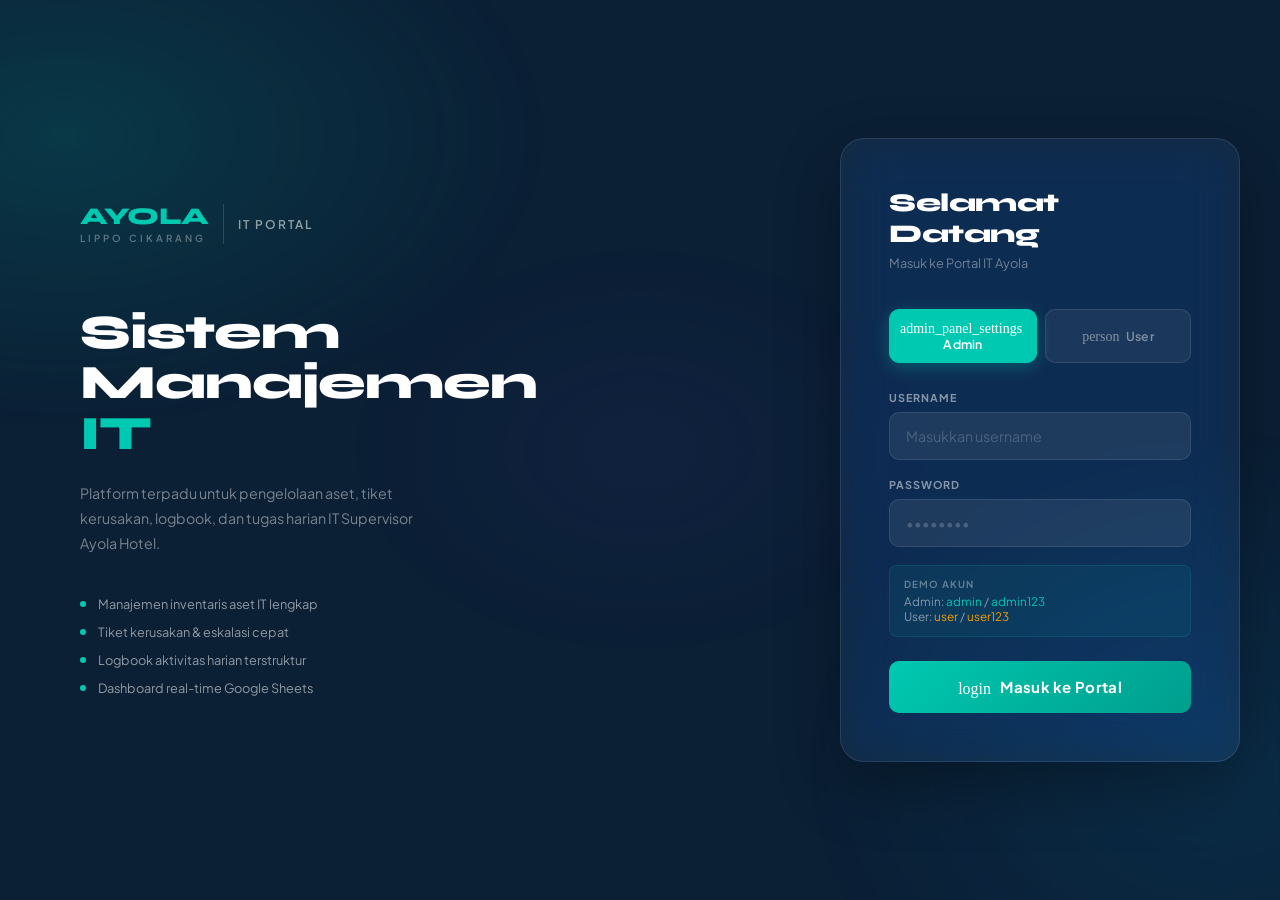
==== commit 9c2d7ad7: "Add files via upload" ====
--- a/aset.html
+++ b/aset.html
@@ -154,7 +154,8 @@
 <div id="toast"></div>
 <script src="sidebar-builder.js"></script>
 <script>
-const SHEETDB_API_URL = 'https://sheetdb.io/api/v1/9z6fip68xxtcl';
+const SHEETDB_API_URL = 'https://sheetdb.io/api/v1/blk7obm7z1uo2';
+const ASSETS_SHEET = 'assets';
 let allAssets = [];
 
 // Photo upload handler
@@ -192,7 +193,7 @@
 
 async function fetchAssets() {
   try {
-    const r = await fetch(SHEETDB_API_URL);
+    const r = await fetch(SHEETDB_API_URL + '?sheet=' + ASSETS_SHEET);
     const data = await r.json();
     allAssets = Array.isArray(data) ? data : [];
   } catch(e) {
@@ -286,12 +287,12 @@
     let response;
     if (isEdit) {
       const original = document.getElementById('assetId').value;
-      response = await fetch(`${SHEETDB_API_URL}/nama_aset/${encodeURIComponent(original)}`, {
+      response = await fetch(`${SHEETDB_API_URL}/nama_aset/${encodeURIComponent(original)}?sheet=${ASSETS_SHEET}`, {
         method: 'PATCH', headers: { 'Content-Type': 'application/json' },
         body: JSON.stringify(payload)
       });
     } else {
-      response = await fetch(SHEETDB_API_URL, {
+      response = await fetch(SHEETDB_API_URL + '?sheet=' + ASSETS_SHEET, {
         method: 'POST', headers: { 'Content-Type': 'application/json' },
         body: JSON.stringify(payload)
       });
@@ -341,7 +342,7 @@
 async function deleteAsset(nama) {
   if (!confirm(`Hapus aset "${nama}"?`)) return;
   try {
-    await fetch(`${SHEETDB_API_URL}/nama_aset/${encodeURIComponent(nama)}`, { method: 'DELETE' });
+    await fetch(`${SHEETDB_API_URL}/nama_aset/${encodeURIComponent(nama)}?sheet=${ASSETS_SHEET}`, { method: 'DELETE' });
     allAssets = allAssets.filter(a => a.nama_aset !== nama);
     localStorage.setItem('ayola_assets', JSON.stringify(allAssets));
     showToast('Aset dihapus.', 'ok');
